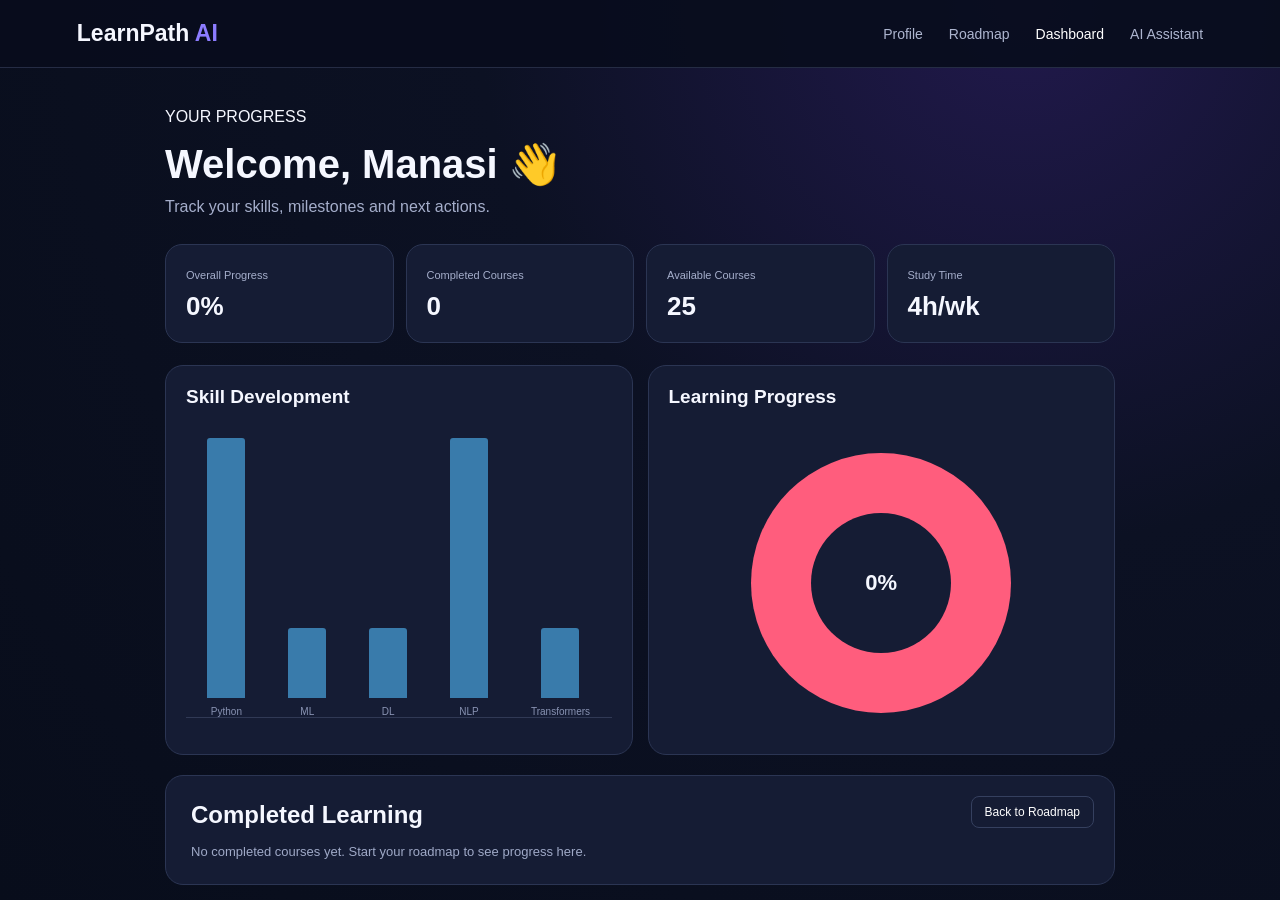
==== Frontend/pages/dashboard.html @ b1d117d7 "Added initial project files including frontend and dashboard" ====
<!DOCTYPE html>
<html lang="en">

<head>

    <meta charset="UTF-8">

    <meta
        name="viewport"
        content="width=device-width, initial-scale=1.0"
    >

    <title>
        LearnPath AI - Dashboard
    </title>

    <link
        rel="stylesheet"
        href="../css/style.css"
    >

    <link
        rel="stylesheet"
        href="../css/dashboard.css"
    >

</head>


<body>


<header class="navbar">

    <div class="logo">
        LearnPath <span>AI</span>
    </div>

    <nav>

        <a href="profile.html">
            Profile
        </a>

        <a href="roadmap.html">
            Roadmap
        </a>

        <a
            href="dashboard.html"
            class="active"
        >
            Dashboard
        </a>

        <a href="assistant.html">
            AI Assistant
        </a>

    </nav>

</header>


<main class="dashboard">

    <div class="step-badge">
        YOUR PROGRESS
    </div>


    <h1>
        Welcome, Manasi 👋
    </h1>


    <p class="dashboard-subtitle">
        Track your skills, milestones and next actions.
    </p>


    <!-- STATISTICS -->

    <section class="stats-grid">

        <div class="stat-card">

            <span>
                Overall Progress
            </span>

            <strong id="progress">
                0%
            </strong>

        </div>


        <div class="stat-card">

            <span>
                Completed Courses
            </span>

            <strong id="completed">
                0
            </strong>

        </div>


        <div class="stat-card">

            <span>
                Available Courses
            </span>

            <strong>
                25
            </strong>

        </div>


        <div class="stat-card">

            <span>
                Study Time
            </span>

            <strong>
                4h/wk
            </strong>

        </div>

    </section>


    <!-- CHARTS -->

    <section class="charts">

        <div class="chart-card">

            <h2>
                Skill Development
            </h2>

            <div class="bar-chart">

                <div>
                    <span style="height: 95%"></span>
                    <label>Python</label>
                </div>

                <div>
                    <span style="height: 25%"></span>
                    <label>ML</label>
                </div>

                <div>
                    <span style="height: 25%"></span>
                    <label>DL</label>
                </div>

                <div>
                    <span style="height: 95%"></span>
                    <label>NLP</label>
                </div>

                <div>
                    <span style="height: 25%"></span>
                    <label>Transformers</label>
                </div>

            </div>

        </div>


        <div class="chart-card">

            <h2>
                Learning Progress
            </h2>

            <div class="donut">

                <div class="donut-center">
                    0%
                </div>

            </div>

        </div>

    </section>


    <!-- COMPLETED -->

    <section class="completed-section">

        <h2>
            Completed Learning
        </h2>

        <p id="completedMessage">
            No completed courses yet.
            Start your roadmap to see progress here.
        </p>


        <a
            href="roadmap.html"
            class="back-btn"
        >
            Back to Roadmap
        </a>

    </section>

</main>


<script src="../js/dashboard.js"></script>

</body>

</html>
---- Frontend/css/style.css ----
* {
    margin: 0;
    padding: 0;
    box-sizing: border-box;
}


body {

    font-family:
        Arial,
        Helvetica,
        sans-serif;

    background:
        radial-gradient(
            circle at 80% 0%,
            #21194c 0%,
            #0c1123 40%,
            #080d1b 100%
        );

    color: #f5f7ff;

    min-height: 100vh;

}


/* ================= NAVBAR ================= */

.navbar {

    height: 68px;

    display: flex;

    align-items: center;

    justify-content: space-between;

    padding: 0 6%;

    border-bottom:
        1px solid #252c44;

    background:
        rgba(8, 13, 29, 0.92);

}


.logo {

    font-size: 23px;

    font-weight: 700;

}


.logo span {

    color: #8c7cff;

}


.navbar nav {

    display: flex;

    gap: 26px;

}


.navbar nav a {

    color: #aeb6d0;

    text-decoration: none;

    font-size: 14px;

    transition: 0.25s;

}


.navbar nav a:hover,
.navbar nav a.active {

    color: white;

}


/* ================= COMMON ================= */

button {

    font-family: inherit;

}


input,
select,
button {

    font-family: inherit;

}


a {

    transition: 0.2s;

}


::-webkit-scrollbar {

    width: 8px;

}


::-webkit-scrollbar-track {

    background: #080d1b;

}


::-webkit-scrollbar-thumb {

    background: #343b62;

    border-radius: 10px;

}


/* ================= RESPONSIVE ================= */

@media(max-width: 750px) {

    .navbar {

        padding: 0 20px;

    }

    .navbar nav {

        gap: 10px;

    }

    .navbar nav a {

        font-size: 11px;

    }

}
---- Frontend/css/dashboard.css ----
.dashboard {

    width: min(950px, 90%);

    margin: 40px auto 80px;

}


.dashboard h1 {

    font-size: 40px;

    margin-top: 15px;

}


.dashboard-subtitle {

    color: #a5aecb;

    margin-top: 10px;

}


/* STATS */

.stats-grid {

    display: grid;

    grid-template-columns:
        repeat(4, 1fr);

    gap: 12px;

    margin-top: 28px;

}


.stat-card {

    padding: 20px;

    background: #151c34;

    border:
        1px solid #2b3553;

    border-radius: 17px;

}


.stat-card span {

    color: #a5aecb;

    font-size: 11px;

}


.stat-card strong {

    display: block;

    font-size: 26px;

    margin-top: 8px;

}


/* CHARTS */

.charts {

    display: grid;

    grid-template-columns:
        1fr 1fr;

    gap: 15px;

    margin-top: 22px;

}


.chart-card {

    height: 390px;

    padding: 20px;

    background: #151c34;

    border:
        1px solid #2b3553;

    border-radius: 18px;

}


.chart-card h2 {

    font-size: 19px;

}


/* BAR CHART */

.bar-chart {

    height: 280px;

    margin-top: 30px;

    display: flex;

    justify-content: space-around;

    align-items: end;

    border-bottom:
        1px solid #303955;

}


.bar-chart div {

    height: 100%;

    display: flex;

    flex-direction: column;

    justify-content: end;

    align-items: center;

}


.bar-chart span {

    width: 38px;

    background: #397bab;

    display: block;

    border-radius:
        3px 3px 0 0;

}


.bar-chart label {

    color: #8993b3;

    font-size: 10px;

    margin-top: 8px;

}


/* DONUT */

.donut {

    width: 260px;

    height: 260px;

    border-radius: 50%;

    margin: 45px auto;

    background:
        conic-gradient(
            #ff5d7d 0% 100%
        );

    display: flex;

    align-items: center;

    justify-content: center;

}


.donut::before {

    content: "";

    position: absolute;

}


.donut-center {

    width: 140px;

    height: 140px;

    border-radius: 50%;

    background: #151c34;

    display: flex;

    align-items: center;

    justify-content: center;

    font-size: 22px;

    font-weight: bold;

}


/* COMPLETED */

.completed-section {

    position: relative;

    margin-top: 20px;

    padding: 25px;

    min-height: 110px;

    background: #151c34;

    border:
        1px solid #2b3553;

    border-radius: 18px;

}


.completed-section p {

    margin-top: 15px;

    color: #9fa9c7;

    font-size: 13px;

}


.back-btn {

    position: absolute;

    right: 20px;

    top: 20px;

    padding: 8px 13px;

    border-radius: 8px;

    border: 1px solid #35405f;

    color: white;

    text-decoration: none;

    font-size: 12px;

}


@media(max-width: 800px) {

    .stats-grid {

        grid-template-columns: 1fr 1fr;

    }

    .charts {

        grid-template-columns: 1fr;

    }

}


@media(max-width: 500px) {

    .stats-grid {

        grid-template-columns: 1fr;

    }

}
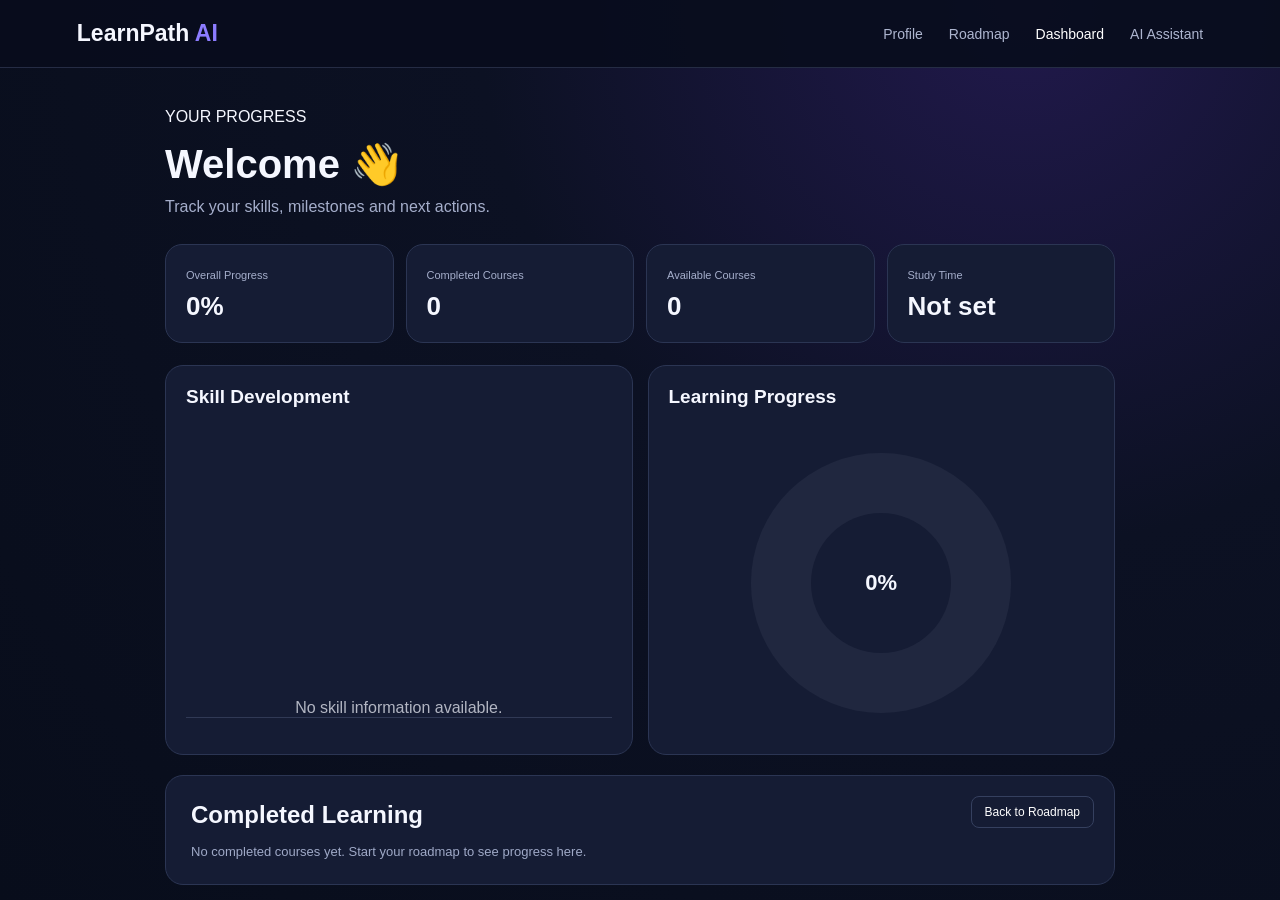
==== commit e74523b7: "Update FastAPI recommendation and dashboard data" ====
--- a/Frontend/pages/dashboard.html
+++ b/Frontend/pages/dashboard.html
@@ -2,7 +2,6 @@
 <html lang="en">
 
 <head>
-
     <meta charset="UTF-8">
 
     <meta
@@ -10,9 +9,7 @@
         content="width=device-width, initial-scale=1.0"
     >
 
-    <title>
-        LearnPath AI - Dashboard
-    </title>
+    <title>LearnPath AI - Dashboard</title>
 
     <link
         rel="stylesheet"
@@ -23,12 +20,10 @@
         rel="stylesheet"
         href="../css/dashboard.css"
     >
-
 </head>
 
 
 <body>
-
 
 <header class="navbar">
 
@@ -69,19 +64,25 @@
     </div>
 
 
-    <h1>
-        Welcome, Manasi 👋
+    <!-- USER NAME -->
+
+    <h1 id="welcomeUser">
+        Welcome 👋
     </h1>
-
 
     <p class="dashboard-subtitle">
         Track your skills, milestones and next actions.
     </p>
 
 
+    <!-- ========================= -->
     <!-- STATISTICS -->
+    <!-- ========================= -->
 
     <section class="stats-grid">
+
+
+        <!-- OVERALL PROGRESS -->
 
         <div class="stat-card">
 
@@ -96,6 +97,8 @@
         </div>
 
 
+        <!-- COMPLETED COURSES -->
+
         <div class="stat-card">
 
             <span>
@@ -109,18 +112,22 @@
         </div>
 
 
+        <!-- AVAILABLE COURSES -->
+
         <div class="stat-card">
 
             <span>
                 Available Courses
             </span>
 
-            <strong>
-                25
-            </strong>
-
-        </div>
-
+            <strong id="availableCourses">
+                0
+            </strong>
+
+        </div>
+
+
+        <!-- STUDY TIME -->
 
         <div class="stat-card">
 
@@ -128,8 +135,8 @@
                 Study Time
             </span>
 
-            <strong>
-                4h/wk
+            <strong id="studyTime">
+                Not set
             </strong>
 
         </div>
@@ -137,9 +144,14 @@
     </section>
 
 
+    <!-- ========================= -->
     <!-- CHARTS -->
+    <!-- ========================= -->
 
     <section class="charts">
+
+
+        <!-- SKILL DEVELOPMENT -->
 
         <div class="chart-card">
 
@@ -147,37 +159,19 @@
                 Skill Development
             </h2>
 
-            <div class="bar-chart">
-
-                <div>
-                    <span style="height: 95%"></span>
-                    <label>Python</label>
-                </div>
-
-                <div>
-                    <span style="height: 25%"></span>
-                    <label>ML</label>
-                </div>
-
-                <div>
-                    <span style="height: 25%"></span>
-                    <label>DL</label>
-                </div>
-
-                <div>
-                    <span style="height: 95%"></span>
-                    <label>NLP</label>
-                </div>
-
-                <div>
-                    <span style="height: 25%"></span>
-                    <label>Transformers</label>
-                </div>
+            <div
+                class="bar-chart"
+                id="skillChart"
+            >
+
+                <!-- JavaScript will create bars here -->
 
             </div>
 
         </div>
 
+
+        <!-- LEARNING PROGRESS -->
 
         <div class="chart-card">
 
@@ -185,9 +179,15 @@
                 Learning Progress
             </h2>
 
-            <div class="donut">
-
-                <div class="donut-center">
+            <div
+                class="donut"
+                id="progressDonut"
+            >
+
+                <div
+                    class="donut-center"
+                    id="donutPercentage"
+                >
                     0%
                 </div>
 
@@ -198,7 +198,9 @@
     </section>
 
 
-    <!-- COMPLETED -->
+    <!-- ========================= -->
+    <!-- COMPLETED LEARNING -->
+    <!-- ========================= -->
 
     <section class="completed-section">
 
@@ -210,6 +212,13 @@
             No completed courses yet.
             Start your roadmap to see progress here.
         </p>
+
+
+        <div
+            id="completedList"
+            class="completed-list"
+        >
+        </div>
 
 
         <a
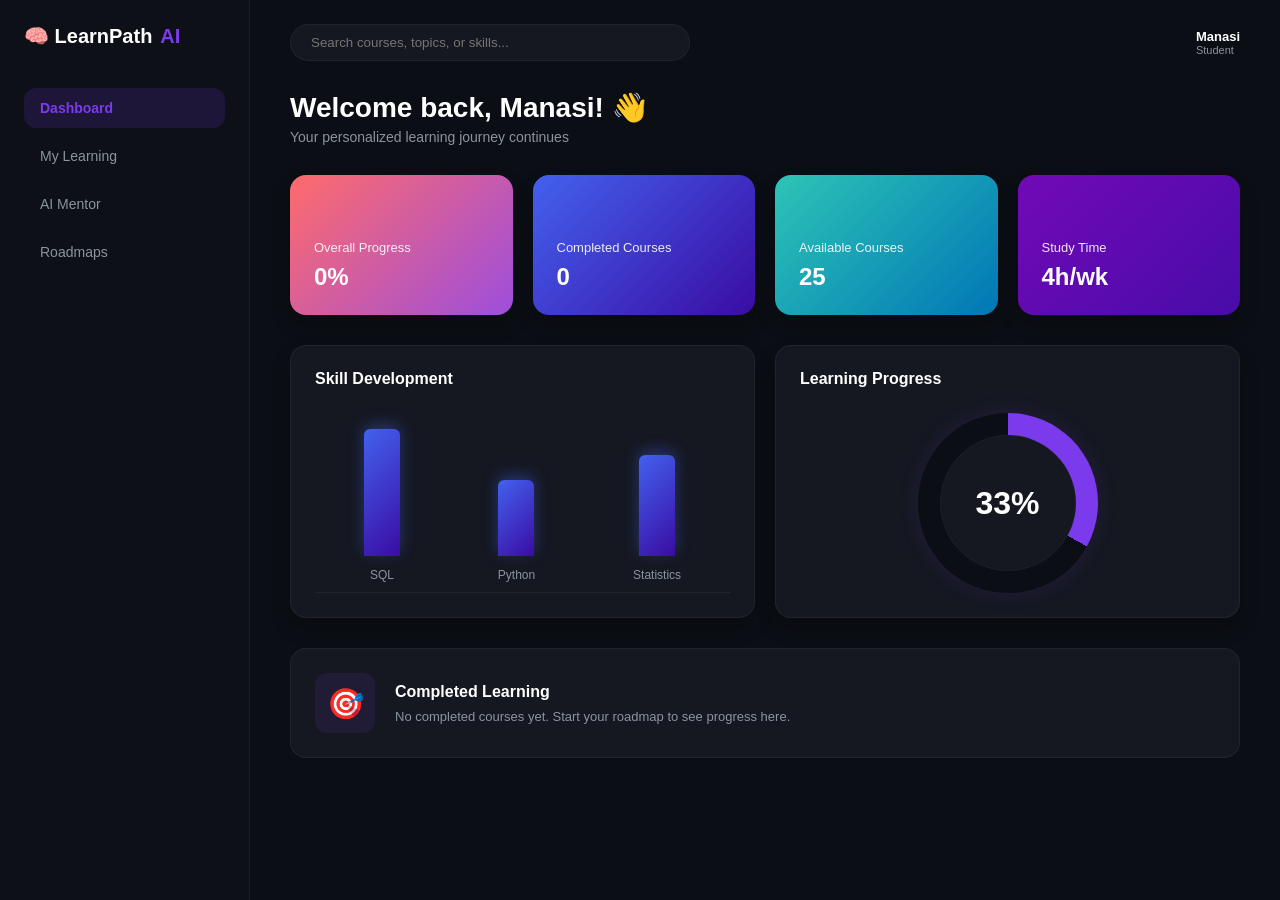
==== commit 6e23d21e: "Update frontend to dark neon sidebar theme with charts" ====
--- a/Frontend/pages/dashboard.html
+++ b/Frontend/pages/dashboard.html
@@ -1,240 +1,108 @@
 <!DOCTYPE html>
 <html lang="en">
-
 <head>
     <meta charset="UTF-8">
-
-    <meta
-        name="viewport"
-        content="width=device-width, initial-scale=1.0"
-    >
-
+    <meta name="viewport" content="width=device-width, initial-scale=1.0">
     <title>LearnPath AI - Dashboard</title>
-
-    <link
-        rel="stylesheet"
-        href="../css/style.css"
-    >
-
-    <link
-        rel="stylesheet"
-        href="../css/dashboard.css"
-    >
+    <link rel="stylesheet" href="../css/style.css">
+    <link rel="stylesheet" href="../css/dashboard.css">
 </head>
-
-
 <body>
 
-<header class="navbar">
+<div class="app-container">
+    <!-- SIDEBAR -->
+    <aside class="sidebar">
+        <div class="logo">🧠 LearnPath <span>AI</span></div>
+        <nav class="side-nav">
+            <a href="dashboard.html" class="active">Dashboard</a>
+            <a href="profile.html">My Learning</a>
+            <a href="assistant.html">AI Mentor</a>
+            <a href="roadmap.html">Roadmaps</a>
+        </nav>
+    </aside>
 
-    <div class="logo">
-        LearnPath <span>AI</span>
-    </div>
+    <!-- MAIN CONTENT -->
+    <main class="main-content">
+        <header class="top-bar">
+            <input type="text" class="search-bar" placeholder="Search courses, topics, or skills...">
+            <div class="user-profile">
+                <div class="user-info">
+                    <strong>Manasi</strong>
+                    <span>Student</span>
+                </div>
+            </div>
+        </header>
 
-    <nav>
-
-        <a href="profile.html">
-            Profile
-        </a>
-
-        <a href="roadmap.html">
-            Roadmap
-        </a>
-
-        <a
-            href="dashboard.html"
-            class="active"
-        >
-            Dashboard
-        </a>
-
-        <a href="assistant.html">
-            AI Assistant
-        </a>
-
-    </nav>
-
-</header>
-
-
-<main class="dashboard">
-
-    <div class="step-badge">
-        YOUR PROGRESS
-    </div>
-
-
-    <!-- USER NAME -->
-
-    <h1 id="welcomeUser">
-        Welcome 👋
-    </h1>
-
-    <p class="dashboard-subtitle">
-        Track your skills, milestones and next actions.
-    </p>
-
-
-    <!-- ========================= -->
-    <!-- STATISTICS -->
-    <!-- ========================= -->
-
-    <section class="stats-grid">
-
-
-        <!-- OVERALL PROGRESS -->
-
-        <div class="stat-card">
-
-            <span>
-                Overall Progress
-            </span>
-
-            <strong id="progress">
-                0%
-            </strong>
-
+        <div class="dashboard-header">
+            <h1>Welcome back, Manasi! 👋</h1>
+            <p>Your personalized learning journey continues</p>
         </div>
 
+        <!-- GRADIENT CARDS -->
+        <section class="gradient-cards">
+            <!-- Bound to JS IDs -->
+            <div class="g-card red">
+                <h3>Overall Progress</h3>
+                <strong id="progress">0%</strong>
+            </div>
+            <div class="g-card blue">
+                <h3>Completed Courses</h3>
+                <strong id="completed">0</strong>
+            </div>
+            <div class="g-card teal">
+                <h3>Available Courses</h3>
+                <strong>25</strong>
+            </div>
+            <div class="g-card purple">
+                <h3>Study Time</h3>
+                <strong>4h/wk</strong>
+            </div>
+        </section>
 
-        <!-- COMPLETED COURSES -->
-
-        <div class="stat-card">
-
-            <span>
-                Completed Courses
-            </span>
-
-            <strong id="completed">
-                0
-            </strong>
-
-        </div>
-
-
-        <!-- AVAILABLE COURSES -->
-
-        <div class="stat-card">
-
-            <span>
-                Available Courses
-            </span>
-
-            <strong id="availableCourses">
-                0
-            </strong>
-
-        </div>
-
-
-        <!-- STUDY TIME -->
-
-        <div class="stat-card">
-
-            <span>
-                Study Time
-            </span>
-
-            <strong id="studyTime">
-                Not set
-            </strong>
-
-        </div>
-
-    </section>
-
-
-    <!-- ========================= -->
-    <!-- CHARTS -->
-    <!-- ========================= -->
-
-    <section class="charts">
-
-
-        <!-- SKILL DEVELOPMENT -->
-
-        <div class="chart-card">
-
-            <h2>
-                Skill Development
-            </h2>
-
-            <div
-                class="bar-chart"
-                id="skillChart"
-            >
-
-                <!-- JavaScript will create bars here -->
-
+        <!-- CHARTS SECTION -->
+        <section class="charts-section">
+            
+            <div class="chart-card">
+                <h2>Skill Development</h2>
+                <div class="bar-chart">
+                    <div>
+                        <span style="height: 75%"></span>
+                        <label>SQL</label>
+                    </div>
+                    <div>
+                        <span style="height: 45%"></span>
+                        <label>Python</label>
+                    </div>
+                    <div>
+                        <span style="height: 60%"></span>
+                        <label>Statistics</label>
+                    </div>
+                </div>
             </div>
 
-        </div>
-
-
-        <!-- LEARNING PROGRESS -->
-
-        <div class="chart-card">
-
-            <h2>
-                Learning Progress
-            </h2>
-
-            <div
-                class="donut"
-                id="progressDonut"
-            >
-
-                <div
-                    class="donut-center"
-                    id="donutPercentage"
-                >
-                    0%
+            <div class="chart-card">
+                <h2>Learning Progress</h2>
+                <div class="donut">
+                    <div class="donut-center">
+                        33%
+                    </div>
                 </div>
-
             </div>
 
-        </div>
+        </section>
 
-    </section>
+        <!-- COMPLETED LEARNING (Bound to JS) -->
+        <section class="ai-recommendation">
+            <div class="icon">🎯</div>
+            <div class="info">
+                <h3>Completed Learning</h3>
+                <p id="completedMessage">No completed courses yet. Start your roadmap to see progress here.</p>
+            </div>
+        </section>
 
-
-    <!-- ========================= -->
-    <!-- COMPLETED LEARNING -->
-    <!-- ========================= -->
-
-    <section class="completed-section">
-
-        <h2>
-            Completed Learning
-        </h2>
-
-        <p id="completedMessage">
-            No completed courses yet.
-            Start your roadmap to see progress here.
-        </p>
-
-
-        <div
-            id="completedList"
-            class="completed-list"
-        >
-        </div>
-
-
-        <a
-            href="roadmap.html"
-            class="back-btn"
-        >
-            Back to Roadmap
-        </a>
-
-    </section>
-
-</main>
-
+    </main>
+</div>
 
 <script src="../js/dashboard.js"></script>
-
 </body>
-
 </html>
--- a/Frontend/css/style.css
+++ b/Frontend/css/style.css
@@ -1,169 +1,121 @@
-* {
-    margin: 0;
-    padding: 0;
-    box-sizing: border-box;
+:root {
+    --bg-main: #0B0E14;
+    --bg-card: #151821;
+    --bg-sidebar: #0D1017;
+    --text-primary: #FFFFFF;
+    --text-secondary: #8B949E;
+    --accent-purple: #7C3AED;
+    --accent-blue: #3B82F6;
+    --border-color: rgba(255, 255, 255, 0.05);
+    
+    /* Gradient Cards */
+    --grad-red: linear-gradient(135deg, #FF6B6B, #9D4EDD);
+    --grad-blue: linear-gradient(135deg, #4361EE, #3A0CA3);
+    --grad-teal: linear-gradient(135deg, #2EC4B6, #0077B6);
+    --grad-purple: linear-gradient(135deg, #7209B7, #480CA8);
 }
 
+* { margin: 0; padding: 0; box-sizing: border-box; }
 
 body {
-
-    font-family:
-        Arial,
-        Helvetica,
-        sans-serif;
-
-    background:
-        radial-gradient(
-            circle at 80% 0%,
-            #21194c 0%,
-            #0c1123 40%,
-            #080d1b 100%
-        );
-
-    color: #f5f7ff;
-
+    font-family: -apple-system, BlinkMacSystemFont, "Segoe UI", Roboto, sans-serif;
+    background: var(--bg-main);
+    color: var(--text-primary);
     min-height: 100vh;
-
+    overflow: hidden;
 }
 
-
-/* ================= NAVBAR ================= */
-
-.navbar {
-
-    height: 68px;
-
+/* ================= APP LAYOUT ================= */
+.app-container {
     display: flex;
-
-    align-items: center;
-
-    justify-content: space-between;
-
-    padding: 0 6%;
-
-    border-bottom:
-        1px solid #252c44;
-
-    background:
-        rgba(8, 13, 29, 0.92);
-
+    height: 100vh;
 }
 
+/* ================= SIDEBAR ================= */
+.sidebar {
+    width: 250px;
+    background: var(--bg-sidebar);
+    border-right: 1px solid var(--border-color);
+    padding: 24px;
+    display: flex;
+    flex-direction: column;
+}
 
 .logo {
-
-    font-size: 23px;
-
+    font-size: 20px;
     font-weight: 700;
-
+    margin-bottom: 40px;
+    display: flex;
+    align-items: center;
+    gap: 8px;
 }
 
+.logo span { color: var(--accent-purple); }
 
-.logo span {
-
-    color: #8c7cff;
-
+.side-nav {
+    display: flex;
+    flex-direction: column;
+    gap: 8px;
+    flex: 1;
 }
 
-
-.navbar nav {
-
+.side-nav a {
+    color: var(--text-secondary);
+    text-decoration: none;
+    font-size: 14px;
+    padding: 12px 16px;
+    border-radius: 12px;
+    transition: 0.2s;
     display: flex;
-
-    gap: 26px;
-
+    align-items: center;
+    gap: 12px;
 }
 
-
-.navbar nav a {
-
-    color: #aeb6d0;
-
-    text-decoration: none;
-
-    font-size: 14px;
-
-    transition: 0.25s;
-
+.side-nav a:hover {
+    background: rgba(255, 255, 255, 0.03);
+    color: var(--text-primary);
 }
 
-
-.navbar nav a:hover,
-.navbar nav a.active {
-
-    color: white;
-
+.side-nav a.active {
+    background: rgba(124, 58, 237, 0.15);
+    color: var(--accent-purple);
+    font-weight: 600;
 }
 
-
-/* ================= COMMON ================= */
-
-button {
-
-    font-family: inherit;
-
+/* ================= MAIN CONTENT & TOPBAR ================= */
+.main-content {
+    flex: 1;
+    overflow-y: auto;
+    padding: 24px 40px;
 }
 
-
-input,
-select,
-button {
-
-    font-family: inherit;
-
+.top-bar {
+    display: flex;
+    justify-content: space-between;
+    align-items: center;
+    margin-bottom: 30px;
 }
 
-
-a {
-
-    transition: 0.2s;
-
+.search-bar {
+    background: var(--bg-card);
+    border: 1px solid var(--border-color);
+    padding: 10px 20px;
+    border-radius: 20px;
+    width: 400px;
+    color: white;
+    outline: none;
 }
 
-
-::-webkit-scrollbar {
-
-    width: 8px;
-
+.user-profile {
+    display: flex;
+    align-items: center;
+    gap: 12px;
 }
 
-
-::-webkit-scrollbar-track {
-
-    background: #080d1b;
-
+.user-info {
+    display: flex;
+    flex-direction: column;
 }
 
-
-::-webkit-scrollbar-thumb {
-
-    background: #343b62;
-
-    border-radius: 10px;
-
-}
-
-
-/* ================= RESPONSIVE ================= */
-
-@media(max-width: 750px) {
-
-    .navbar {
-
-        padding: 0 20px;
-
-    }
-
-    .navbar nav {
-
-        gap: 10px;
-
-    }
-
-    .navbar nav a {
-
-        font-size: 11px;
-
-    }
-
-}+.user-info strong { font-size: 13px; }
+.user-info span { font-size: 11px; color: var(--text-secondary); }
--- a/Frontend/css/dashboard.css
+++ b/Frontend/css/dashboard.css
@@ -1,316 +1,247 @@
-.dashboard {
-
-    width: min(950px, 90%);
-
-    margin: 40px auto 80px;
-
-}
-
-
-.dashboard h1 {
-
-    font-size: 40px;
-
-    margin-top: 15px;
-
-}
-
-
-.dashboard-subtitle {
-
-    color: #a5aecb;
-
-    margin-top: 10px;
-
-}
-
-
-/* STATS */
-
-.stats-grid {
-
+.dashboard-header {
+    margin-bottom: 30px;
+}
+
+.dashboard-header h1 {
+    font-size: 28px;
+    font-weight: 700;
+    margin-bottom: 5px;
+}
+
+.dashboard-header p {
+    color: var(--text-secondary);
+    font-size: 14px;
+}
+
+/* ================= GRADIENT CARDS ================= */
+.gradient-cards {
     display: grid;
-
-    grid-template-columns:
-        repeat(4, 1fr);
-
-    gap: 12px;
-
-    margin-top: 28px;
-
-}
-
-
-.stat-card {
-
-    padding: 20px;
-
-    background: #151c34;
-
-    border:
-        1px solid #2b3553;
-
-    border-radius: 17px;
-
-}
-
-
-.stat-card span {
-
-    color: #a5aecb;
-
-    font-size: 11px;
-
-}
-
-
-.stat-card strong {
-
-    display: block;
-
-    font-size: 26px;
-
-    margin-top: 8px;
-
-}
-
-
-/* CHARTS */
-
-.charts {
-
+    grid-template-columns: repeat(4, 1fr);
+    gap: 20px;
+    margin-bottom: 30px;
+}
+
+.g-card {
+    padding: 24px;
+    border-radius: 16px;
+    display: flex;
+    flex-direction: column;
+    justify-content: flex-end;
+    min-height: 140px;
+    box-shadow: 0 10px 20px rgba(0,0,0,0.2);
+}
+
+.g-card h3 {
+    font-size: 13px;
+    font-weight: 500;
+    margin-bottom: 8px;
+    opacity: 0.9;
+}
+
+.g-card strong {
+    font-size: 24px;
+    font-weight: 700;
+}
+
+.g-card.red { background: var(--grad-red); }
+.g-card.blue { background: var(--grad-blue); }
+.g-card.teal { background: var(--grad-teal); }
+.g-card.purple { background: var(--grad-purple); }
+
+
+/* ================= CHARTS SECTION ================= */
+.charts-section {
     display: grid;
-
-    grid-template-columns:
-        1fr 1fr;
-
-    gap: 15px;
-
-    margin-top: 22px;
-
-}
-
+    grid-template-columns: 1fr 1fr;
+    gap: 20px;
+    margin-bottom: 30px;
+}
 
 .chart-card {
-
-    height: 390px;
-
-    padding: 20px;
-
-    background: #151c34;
-
-    border:
-        1px solid #2b3553;
-
-    border-radius: 18px;
-
-}
-
+    background: var(--bg-card);
+    border: 1px solid var(--border-color);
+    border-radius: 16px;
+    padding: 24px;
+    box-shadow: 0 10px 20px rgba(0, 0, 0, 0.2);
+}
 
 .chart-card h2 {
-
-    font-size: 19px;
-
-}
-
+    font-size: 16px;
+    font-weight: 600;
+    margin-bottom: 25px;
+    color: var(--text-primary);
+}
 
 /* BAR CHART */
-
 .bar-chart {
-
-    height: 280px;
-
-    margin-top: 30px;
-
-    display: flex;
-
+    height: 180px;
+    display: flex;
     justify-content: space-around;
-
-    align-items: end;
-
-    border-bottom:
-        1px solid #303955;
-
-}
-
+    align-items: flex-end;
+    border-bottom: 1px solid var(--border-color);
+    padding-bottom: 10px;
+}
 
 .bar-chart div {
-
+    display: flex;
+    flex-direction: column;
+    align-items: center;
+    justify-content: flex-end;
     height: 100%;
-
-    display: flex;
-
+}
+
+.bar-chart span {
+    width: 36px;
+    background: var(--grad-blue);
+    border-radius: 6px 6px 0 0;
+    box-shadow: 0 -4px 15px rgba(67, 97, 238, 0.4); /* Neon blue glow */
+    transition: height 0.5s ease;
+}
+
+.bar-chart label {
+    color: var(--text-secondary);
+    font-size: 12px;
+    margin-top: 12px;
+}
+
+/* DONUT CHART */
+.donut {
+    width: 180px;
+    height: 180px;
+    border-radius: 50%;
+    margin: 0 auto;
+    /* Uses accent purple for the progress, dark background for the rest */
+    background: conic-gradient(var(--accent-purple) 0% 33%, var(--bg-main) 33% 100%);
+    display: flex;
+    align-items: center;
+    justify-content: center;
+    box-shadow: 0 0 20px rgba(124, 58, 237, 0.15); /* Soft purple glow */
+}
+
+.donut::before {
+    content: "";
+    position: absolute;
+}
+
+.donut-center {
+    width: 136px;
+    height: 136px;
+    border-radius: 50%;
+    background: var(--bg-card);
+    display: flex;
+    align-items: center;
+    justify-content: center;
+    font-size: 32px;
+    font-weight: 700;
+    color: var(--text-primary);
+    border: 1px solid rgba(255, 255, 255, 0.03);
+}
+
+
+/* ================= AI REC BOX / COMPLETED SECTION ================= */
+.ai-recommendation {
+    background: var(--bg-card);
+    border: 1px solid var(--border-color);
+    border-radius: 16px;
+    padding: 24px;
+    display: flex;
+    align-items: center;
+    gap: 20px;
+}
+
+.ai-recommendation .icon {
+    width: 60px;
+    height: 60px;
+    background: rgba(124, 58, 237, 0.1);
+    color: var(--accent-purple);
+    border-radius: 12px;
+    display: flex;
+    align-items: center;
+    justify-content: center;
+    font-size: 30px;
+}
+
+.ai-recommendation h3 {
+    font-size: 16px;
+    margin-bottom: 8px;
+}
+
+.ai-recommendation p {
+    font-size: 13px;
+    color: var(--text-secondary);
+}
+
+/* RESPONSIVE */
+@media(max-width: 800px) {
+    .gradient-cards, .charts-section {
+        grid-template-columns: 1fr 1fr;
+    }
+}
+
+@media(max-width: 500px) {
+    .gradient-cards, .charts-section {
+        grid-template-columns: 1fr;
+    }
+}
+
+.bar-chart div {
+    display: flex;
     flex-direction: column;
-
-    justify-content: end;
-
-    align-items: center;
-
-}
-
+    align-items: center;
+    justify-content: flex-end;
+    height: 100%;
+}
 
 .bar-chart span {
-
-    width: 38px;
-
-    background: #397bab;
-
-    display: block;
-
-    border-radius:
-        3px 3px 0 0;
-
-}
-
+    width: 36px;
+    background: var(--grad-blue);
+    border-radius: 6px 6px 0 0;
+    box-shadow: 0 -4px 15px rgba(67, 97, 238, 0.4); /* Neon blue glow */
+    transition: height 0.5s ease;
+}
 
 .bar-chart label {
-
-    color: #8993b3;
-
-    font-size: 10px;
-
-    margin-top: 8px;
-
-}
-
-
-/* DONUT */
-
+    color: var(--text-secondary);
+    font-size: 12px;
+    margin-top: 12px;
+}
+
+/* DONUT CHART */
 .donut {
-
-    width: 260px;
-
-    height: 260px;
-
-    border-radius: 50%;
-
-    margin: 45px auto;
-
-    background:
-        conic-gradient(
-            #ff5d7d 0% 100%
-        );
-
-    display: flex;
-
-    align-items: center;
-
-    justify-content: center;
-
-}
-
+    width: 180px;
+    height: 180px;
+    border-radius: 50%;
+    margin: 0 auto;
+    /* Uses accent purple for the progress, dark background for the rest */
+    background: conic-gradient(var(--accent-purple) 0% 33%, var(--bg-main) 33% 100%);
+    display: flex;
+    align-items: center;
+    justify-content: center;
+    box-shadow: 0 0 20px rgba(124, 58, 237, 0.15); /* Soft purple glow */
+}
 
 .donut::before {
-
     content: "";
-
     position: absolute;
-
-}
-
+}
 
 .donut-center {
-
-    width: 140px;
-
-    height: 140px;
-
-    border-radius: 50%;
-
-    background: #151c34;
-
-    display: flex;
-
-    align-items: center;
-
-    justify-content: center;
-
-    font-size: 22px;
-
-    font-weight: bold;
-
-}
-
-
-/* COMPLETED */
-
-.completed-section {
-
-    position: relative;
-
-    margin-top: 20px;
-
-    padding: 25px;
-
-    min-height: 110px;
-
-    background: #151c34;
-
-    border:
-        1px solid #2b3553;
-
-    border-radius: 18px;
-
-}
-
-
-.completed-section p {
-
-    margin-top: 15px;
-
-    color: #9fa9c7;
-
-    font-size: 13px;
-
-}
-
-
-.back-btn {
-
-    position: absolute;
-
-    right: 20px;
-
-    top: 20px;
-
-    padding: 8px 13px;
-
-    border-radius: 8px;
-
-    border: 1px solid #35405f;
-
-    color: white;
-
-    text-decoration: none;
-
-    font-size: 12px;
-
-}
-
-
+    width: 136px;
+    height: 136px;
+    border-radius: 50%;
+    background: var(--bg-card);
+    display: flex;
+    align-items: center;
+    justify-content: center;
+    font-size: 32px;
+    font-weight: 700;
+    color: var(--text-primary);
+    border: 1px solid rgba(255, 255, 255, 0.03);
+}
+
+/* RESPONSIVE */
 @media(max-width: 800px) {
-
-    .stats-grid {
-
-        grid-template-columns: 1fr 1fr;
-
+    .charts-section {
+        grid-template-columns: 1fr;
     }
-
-    .charts {
-
-        grid-template-columns: 1fr;
-
-    }
-
-}
-
-
-@media(max-width: 500px) {
-
-    .stats-grid {
-
-        grid-template-columns: 1fr;
-
-    }
-
 }
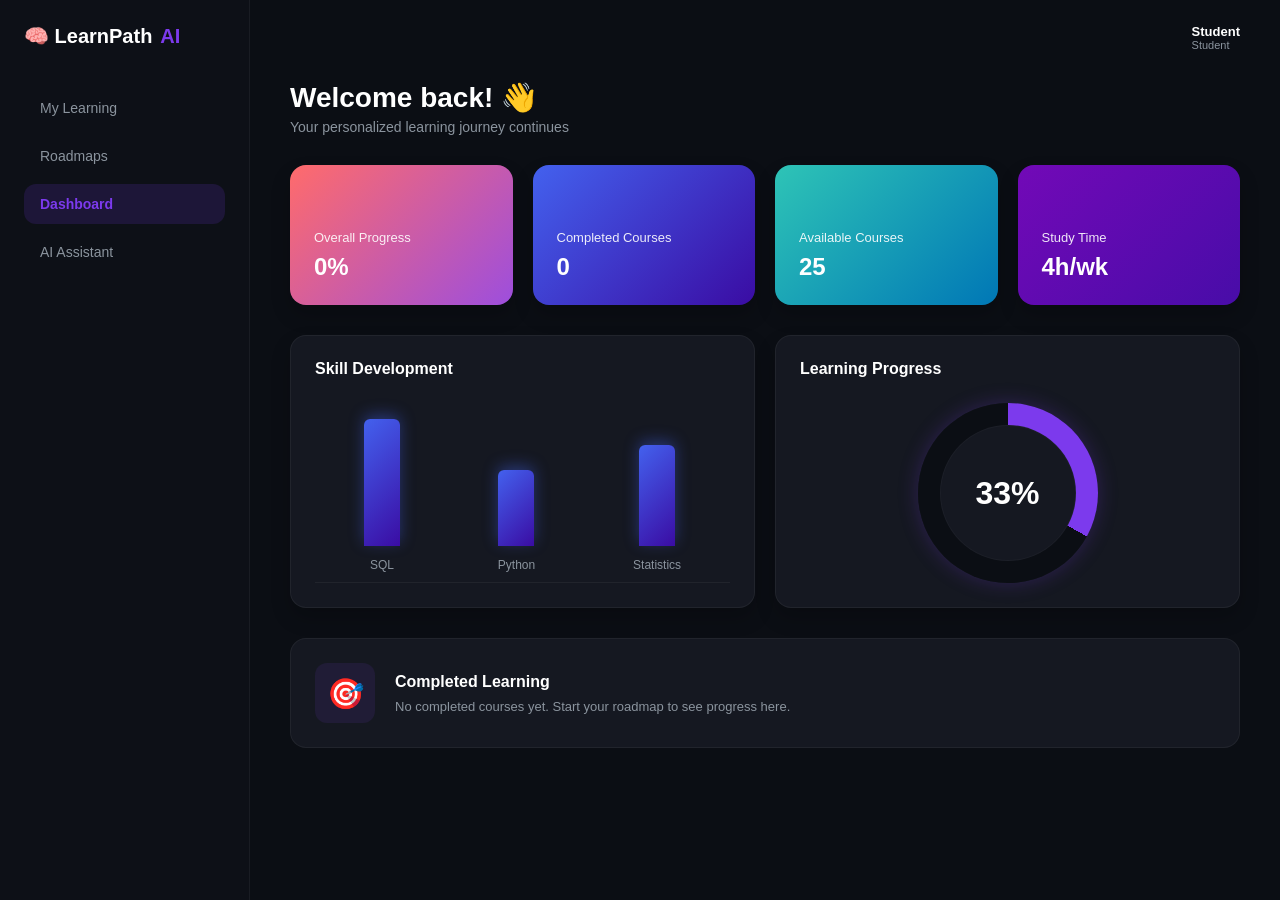
==== commit 088a84c4: "Update LearnPath AI ML backend" ====
--- a/Frontend/pages/dashboard.html
+++ b/Frontend/pages/dashboard.html
@@ -14,33 +14,31 @@
     <aside class="sidebar">
         <div class="logo">🧠 LearnPath <span>AI</span></div>
         <nav class="side-nav">
+            <a href="profile.html">My Learning</a>
+            <a href="roadmap.html">Roadmaps</a>
             <a href="dashboard.html" class="active">Dashboard</a>
-            <a href="profile.html">My Learning</a>
-            <a href="assistant.html">AI Mentor</a>
-            <a href="roadmap.html">Roadmaps</a>
+            <a href="assistant.html">AI Assistant</a>
         </nav>
     </aside>
 
     <!-- MAIN CONTENT -->
     <main class="main-content">
-        <header class="top-bar">
-            <input type="text" class="search-bar" placeholder="Search courses, topics, or skills...">
+        <header class="top-bar" style="justify-content: flex-end;">
             <div class="user-profile">
                 <div class="user-info">
-                    <strong>Manasi</strong>
+                    <strong id="topNavName">Student</strong>
                     <span>Student</span>
                 </div>
             </div>
         </header>
 
         <div class="dashboard-header">
-            <h1>Welcome back, Manasi! 👋</h1>
+            <h1 id="welcomeMessage">Welcome back! 👋</h1>
             <p>Your personalized learning journey continues</p>
         </div>
 
         <!-- GRADIENT CARDS -->
         <section class="gradient-cards">
-            <!-- Bound to JS IDs -->
             <div class="g-card red">
                 <h3>Overall Progress</h3>
                 <strong id="progress">0%</strong>
@@ -61,7 +59,6 @@
 
         <!-- CHARTS SECTION -->
         <section class="charts-section">
-            
             <div class="chart-card">
                 <h2>Skill Development</h2>
                 <div class="bar-chart">
@@ -79,7 +76,6 @@
                     </div>
                 </div>
             </div>
-
             <div class="chart-card">
                 <h2>Learning Progress</h2>
                 <div class="donut">
@@ -88,10 +84,9 @@
                     </div>
                 </div>
             </div>
-
         </section>
 
-        <!-- COMPLETED LEARNING (Bound to JS) -->
+        <!-- COMPLETED LEARNING -->
         <section class="ai-recommendation">
             <div class="icon">🎯</div>
             <div class="info">
@@ -99,10 +94,22 @@
                 <p id="completedMessage">No completed courses yet. Start your roadmap to see progress here.</p>
             </div>
         </section>
-
     </main>
 </div>
 
 <script src="../js/dashboard.js"></script>
+<!-- Session Storage Script -->
+<script>
+    const savedProfile = JSON.parse(sessionStorage.getItem("learnPathProfile"));
+    if (savedProfile && savedProfile.name) {
+        const firstName = savedProfile.name.split(" ")[0];
+        
+        const topName = document.getElementById("topNavName");
+        if (topName) topName.textContent = firstName;
+
+        const welcomeMsg = document.getElementById("welcomeMessage");
+        if (welcomeMsg) welcomeMsg.textContent = `Welcome back, ${firstName}! 👋`;
+    }
+</script>
 </body>
 </html>
--- a/Frontend/css/style.css
+++ b/Frontend/css/style.css
@@ -8,7 +8,7 @@
     --accent-blue: #3B82F6;
     --border-color: rgba(255, 255, 255, 0.05);
     
-    /* Gradient Cards */
+    /* Vibrant Gradient Cards */
     --grad-red: linear-gradient(135deg, #FF6B6B, #9D4EDD);
     --grad-blue: linear-gradient(135deg, #4361EE, #3A0CA3);
     --grad-teal: linear-gradient(135deg, #2EC4B6, #0077B6);
@@ -91,19 +91,9 @@
 
 .top-bar {
     display: flex;
-    justify-content: space-between;
+    justify-content: flex-end;
     align-items: center;
     margin-bottom: 30px;
-}
-
-.search-bar {
-    background: var(--bg-card);
-    border: 1px solid var(--border-color);
-    padding: 10px 20px;
-    border-radius: 20px;
-    width: 400px;
-    color: white;
-    outline: none;
 }
 
 .user-profile {
--- a/Frontend/css/dashboard.css
+++ b/Frontend/css/dashboard.css
@@ -94,7 +94,7 @@
     width: 36px;
     background: var(--grad-blue);
     border-radius: 6px 6px 0 0;
-    box-shadow: 0 -4px 15px rgba(67, 97, 238, 0.4); /* Neon blue glow */
+    box-shadow: 0 -4px 15px rgba(67, 97, 238, 0.4);
     transition: height 0.5s ease;
 }
 
@@ -110,17 +110,12 @@
     height: 180px;
     border-radius: 50%;
     margin: 0 auto;
-    /* Uses accent purple for the progress, dark background for the rest */
     background: conic-gradient(var(--accent-purple) 0% 33%, var(--bg-main) 33% 100%);
     display: flex;
     align-items: center;
     justify-content: center;
-    box-shadow: 0 0 20px rgba(124, 58, 237, 0.15); /* Soft purple glow */
-}
-
-.donut::before {
-    content: "";
-    position: absolute;
+    box-shadow: 0 0 20px rgba(124, 58, 237, 0.25);
+    position: relative;
 }
 
 .donut-center {
@@ -138,7 +133,7 @@
 }
 
 
-/* ================= AI REC BOX / COMPLETED SECTION ================= */
+/* ================= COMPLETED LEARNING SECTION ================= */
 .ai-recommendation {
     background: var(--bg-card);
     border: 1px solid var(--border-color);
@@ -182,66 +177,4 @@
     .gradient-cards, .charts-section {
         grid-template-columns: 1fr;
     }
-}
-
-.bar-chart div {
-    display: flex;
-    flex-direction: column;
-    align-items: center;
-    justify-content: flex-end;
-    height: 100%;
-}
-
-.bar-chart span {
-    width: 36px;
-    background: var(--grad-blue);
-    border-radius: 6px 6px 0 0;
-    box-shadow: 0 -4px 15px rgba(67, 97, 238, 0.4); /* Neon blue glow */
-    transition: height 0.5s ease;
-}
-
-.bar-chart label {
-    color: var(--text-secondary);
-    font-size: 12px;
-    margin-top: 12px;
-}
-
-/* DONUT CHART */
-.donut {
-    width: 180px;
-    height: 180px;
-    border-radius: 50%;
-    margin: 0 auto;
-    /* Uses accent purple for the progress, dark background for the rest */
-    background: conic-gradient(var(--accent-purple) 0% 33%, var(--bg-main) 33% 100%);
-    display: flex;
-    align-items: center;
-    justify-content: center;
-    box-shadow: 0 0 20px rgba(124, 58, 237, 0.15); /* Soft purple glow */
-}
-
-.donut::before {
-    content: "";
-    position: absolute;
-}
-
-.donut-center {
-    width: 136px;
-    height: 136px;
-    border-radius: 50%;
-    background: var(--bg-card);
-    display: flex;
-    align-items: center;
-    justify-content: center;
-    font-size: 32px;
-    font-weight: 700;
-    color: var(--text-primary);
-    border: 1px solid rgba(255, 255, 255, 0.03);
-}
-
-/* RESPONSIVE */
-@media(max-width: 800px) {
-    .charts-section {
-        grid-template-columns: 1fr;
-    }
 }
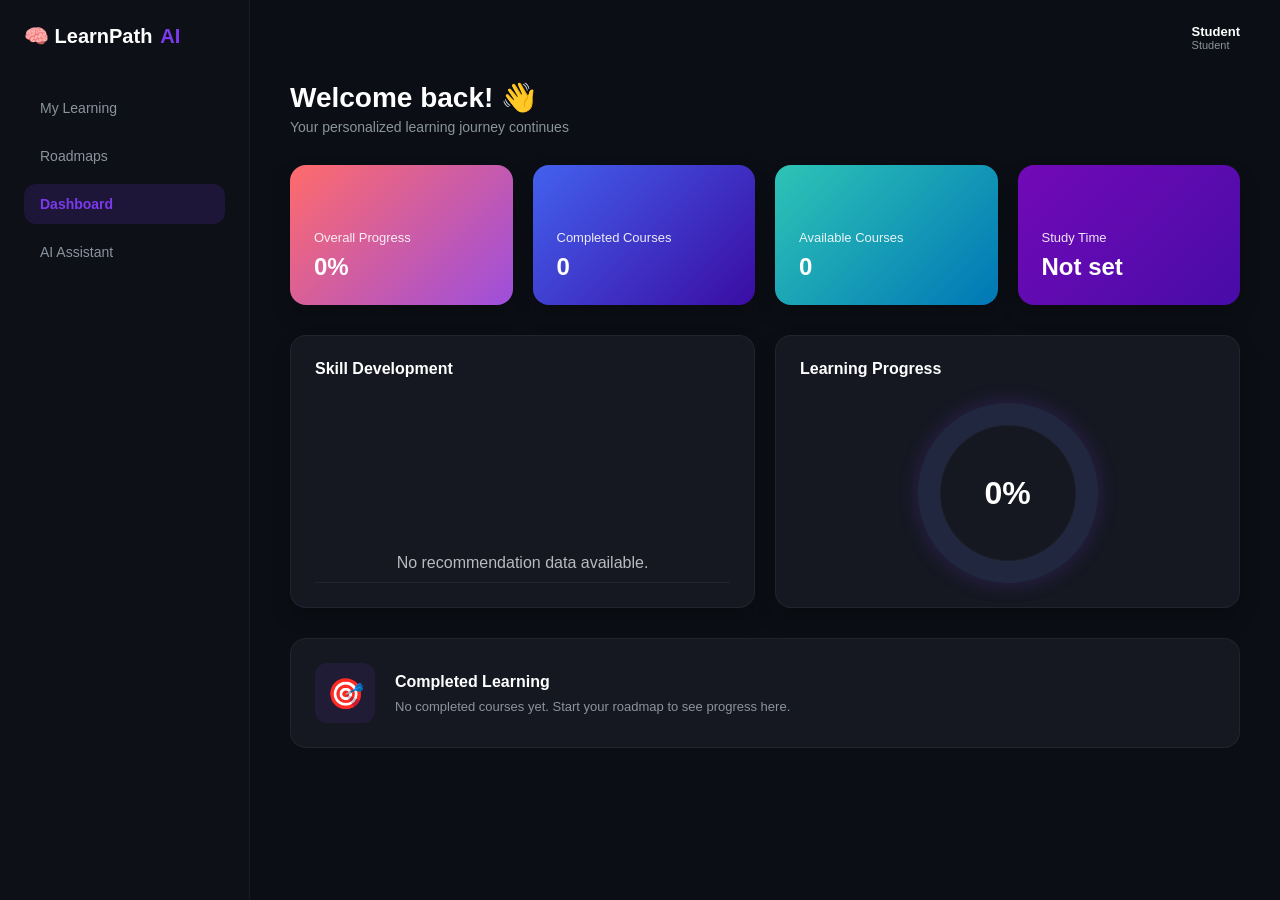
==== commit f99b0c05: "Fix personalized learning profiles and dashboard" ====
--- a/Frontend/pages/dashboard.html
+++ b/Frontend/pages/dashboard.html
@@ -1,115 +1,318 @@
 <!DOCTYPE html>
 <html lang="en">
+
 <head>
     <meta charset="UTF-8">
-    <meta name="viewport" content="width=device-width, initial-scale=1.0">
+
+    <meta
+        name="viewport"
+        content="width=device-width, initial-scale=1.0"
+    >
+
     <title>LearnPath AI - Dashboard</title>
-    <link rel="stylesheet" href="../css/style.css">
-    <link rel="stylesheet" href="../css/dashboard.css">
+
+    <link
+        rel="stylesheet"
+        href="../css/style.css"
+    >
+
+    <link
+        rel="stylesheet"
+        href="../css/dashboard.css"
+    >
 </head>
+
+
 <body>
 
 <div class="app-container">
-    <!-- SIDEBAR -->
+
+    <!-- =====================================================
+         SIDEBAR
+         ===================================================== -->
+
     <aside class="sidebar">
-        <div class="logo">🧠 LearnPath <span>AI</span></div>
+
+        <div class="logo">
+            🧠 LearnPath <span>AI</span>
+        </div>
+
+
         <nav class="side-nav">
-            <a href="profile.html">My Learning</a>
-            <a href="roadmap.html">Roadmaps</a>
-            <a href="dashboard.html" class="active">Dashboard</a>
-            <a href="assistant.html">AI Assistant</a>
+
+            <a href="profile.html">
+                My Learning
+            </a>
+
+            <a href="roadmap.html">
+                Roadmaps
+            </a>
+
+            <a
+                href="dashboard.html"
+                class="active"
+            >
+                Dashboard
+            </a>
+
+            <a href="assistant.html">
+                AI Assistant
+            </a>
+
         </nav>
+
     </aside>
 
-    <!-- MAIN CONTENT -->
+
+    <!-- =====================================================
+         MAIN CONTENT
+         ===================================================== -->
+
     <main class="main-content">
-        <header class="top-bar" style="justify-content: flex-end;">
+
+
+        <!-- =================================================
+             TOP BAR
+             ================================================= -->
+
+        <header
+            class="top-bar"
+            style="justify-content: flex-end;"
+        >
+
             <div class="user-profile">
+
                 <div class="user-info">
-                    <strong id="topNavName">Student</strong>
-                    <span>Student</span>
+
+                    <!-- Filled dynamically by dashboard.js -->
+                    <strong id="topNavName">
+                        Student
+                    </strong>
+
+                    <span>
+                        Student
+                    </span>
+
                 </div>
-            </div>
+
+            </div>
+
         </header>
 
+
+
+        <!-- =================================================
+             DASHBOARD HEADER
+             ================================================= -->
+
         <div class="dashboard-header">
-            <h1 id="welcomeMessage">Welcome back! 👋</h1>
-            <p>Your personalized learning journey continues</p>
+
+            <h1 id="welcomeMessage">
+                Welcome back! 👋
+            </h1>
+
+            <p>
+                Your personalized learning journey continues
+            </p>
+
         </div>
 
-        <!-- GRADIENT CARDS -->
+
+
+        <!-- =================================================
+             GRADIENT CARDS
+             ================================================= -->
+
         <section class="gradient-cards">
+
+
+            <!-- OVERALL PROGRESS -->
+
             <div class="g-card red">
-                <h3>Overall Progress</h3>
-                <strong id="progress">0%</strong>
-            </div>
+
+                <h3>
+                    Overall Progress
+                </h3>
+
+                <!-- Dynamic -->
+                <strong id="progress">
+                    0%
+                </strong>
+
+            </div>
+
+
+
+            <!-- COMPLETED COURSES -->
+
             <div class="g-card blue">
-                <h3>Completed Courses</h3>
-                <strong id="completed">0</strong>
-            </div>
+
+                <h3>
+                    Completed Courses
+                </h3>
+
+                <!-- Dynamic -->
+                <strong id="completed">
+                    0
+                </strong>
+
+            </div>
+
+
+
+            <!-- AVAILABLE COURSES -->
+
             <div class="g-card teal">
-                <h3>Available Courses</h3>
-                <strong>25</strong>
-            </div>
+
+                <h3>
+                    Available Courses
+                </h3>
+
+                <!-- Dynamic -->
+                <strong id="availableCourses">
+                    0
+                </strong>
+
+            </div>
+
+
+
+            <!-- STUDY TIME -->
+
             <div class="g-card purple">
-                <h3>Study Time</h3>
-                <strong>4h/wk</strong>
-            </div>
+
+                <h3>
+                    Study Time
+                </h3>
+
+                <!-- Dynamic -->
+                <strong id="studyTime">
+                    Not set
+                </strong>
+
+            </div>
+
+
         </section>
 
-        <!-- CHARTS SECTION -->
+
+
+        <!-- =================================================
+             CHARTS SECTION
+             ================================================= -->
+
         <section class="charts-section">
+
+
+            <!-- =================================================
+                 SKILL DEVELOPMENT
+                 ================================================= -->
+
             <div class="chart-card">
-                <h2>Skill Development</h2>
-                <div class="bar-chart">
-                    <div>
-                        <span style="height: 75%"></span>
-                        <label>SQL</label>
+
+                <h2>
+                    Skill Development
+                </h2>
+
+                <!--
+
+                    dashboard.js will generate the
+                    skill bars here from:
+
+                    - Current skills
+                    - Skill gaps
+                    - ML recommendation
+
+                -->
+
+                <div
+                    class="bar-chart"
+                    id="skillChart"
+                >
+
+                    <p style="opacity: 0.7;">
+                        Loading skill development...
+                    </p>
+
+                </div>
+
+            </div>
+
+
+
+            <!-- =================================================
+                 LEARNING PROGRESS
+                 ================================================= -->
+
+            <div class="chart-card">
+
+                <h2>
+                    Learning Progress
+                </h2>
+
+
+                <div
+                    class="donut"
+                    id="progressDonut"
+                >
+
+                    <div
+                        class="donut-center"
+                        id="donutPercentage"
+                    >
+                        0%
                     </div>
-                    <div>
-                        <span style="height: 45%"></span>
-                        <label>Python</label>
-                    </div>
-                    <div>
-                        <span style="height: 60%"></span>
-                        <label>Statistics</label>
-                    </div>
+
                 </div>
-            </div>
-            <div class="chart-card">
-                <h2>Learning Progress</h2>
-                <div class="donut">
-                    <div class="donut-center">
-                        33%
-                    </div>
-                </div>
-            </div>
+
+            </div>
+
+
         </section>
 
-        <!-- COMPLETED LEARNING -->
+
+
+        <!-- =================================================
+             COMPLETED LEARNING
+             ================================================= -->
+
         <section class="ai-recommendation">
-            <div class="icon">🎯</div>
+
+            <div class="icon">
+                🎯
+            </div>
+
+
             <div class="info">
-                <h3>Completed Learning</h3>
-                <p id="completedMessage">No completed courses yet. Start your roadmap to see progress here.</p>
-            </div>
+
+                <h3>
+                    Completed Learning
+                </h3>
+
+
+                <p id="completedMessage">
+                    No completed courses yet.
+                    Start your roadmap to see progress here.
+                </p>
+
+            </div>
+
         </section>
+
+
     </main>
+
 </div>
 
+
+
+<!-- =========================================================
+     DASHBOARD JAVASCRIPT
+     ========================================================= -->
+
 <script src="../js/dashboard.js"></script>
-<!-- Session Storage Script -->
-<script>
-    const savedProfile = JSON.parse(sessionStorage.getItem("learnPathProfile"));
-    if (savedProfile && savedProfile.name) {
-        const firstName = savedProfile.name.split(" ")[0];
-        
-        const topName = document.getElementById("topNavName");
-        if (topName) topName.textContent = firstName;
-
-        const welcomeMsg = document.getElementById("welcomeMessage");
-        if (welcomeMsg) welcomeMsg.textContent = `Welcome back, ${firstName}! 👋`;
-    }
-</script>
+
+
 </body>
+
 </html>
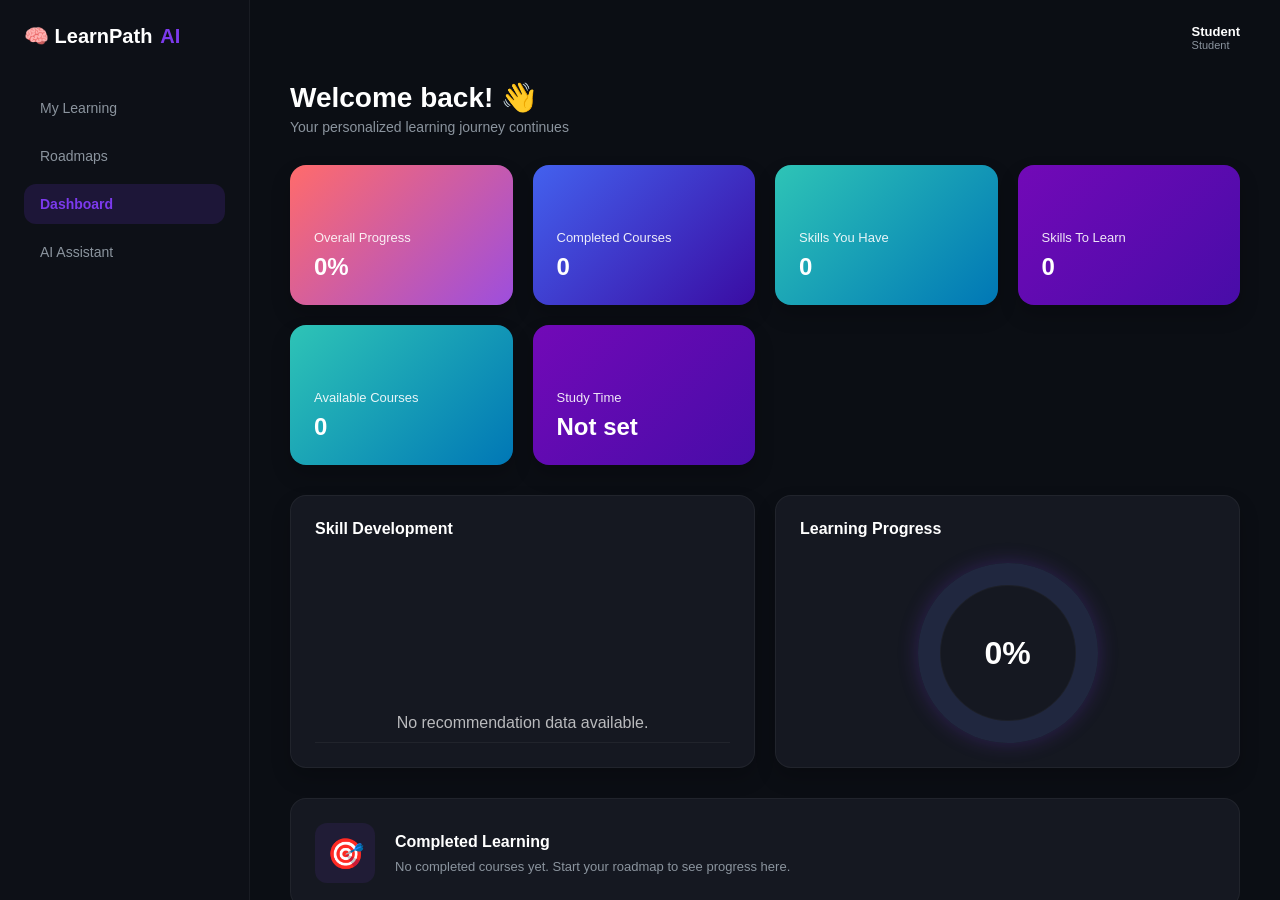
==== commit 5f6741a3: "Update skill progress and dashboard" ====
--- a/Frontend/pages/dashboard.html
+++ b/Frontend/pages/dashboard.html
@@ -2,6 +2,7 @@
 <html lang="en">
 
 <head>
+
     <meta charset="UTF-8">
 
     <meta
@@ -9,23 +10,29 @@
         content="width=device-width, initial-scale=1.0"
     >
 
-    <title>LearnPath AI - Dashboard</title>
+    <title>
+        LearnPath AI - Dashboard
+    </title>
+
 
     <link
         rel="stylesheet"
         href="../css/style.css"
     >
 
+
     <link
         rel="stylesheet"
         href="../css/dashboard.css"
     >
+
 </head>
 
 
 <body>
 
 <div class="app-container">
+
 
     <!-- =====================================================
          SIDEBAR
@@ -34,7 +41,12 @@
     <aside class="sidebar">
 
         <div class="logo">
-            🧠 LearnPath <span>AI</span>
+
+            🧠 LearnPath
+            <span>
+                AI
+            </span>
+
         </div>
 
 
@@ -44,9 +56,11 @@
                 My Learning
             </a>
 
+
             <a href="roadmap.html">
                 Roadmaps
             </a>
+
 
             <a
                 href="dashboard.html"
@@ -55,6 +69,7 @@
                 Dashboard
             </a>
 
+
             <a href="assistant.html">
                 AI Assistant
             </a>
@@ -77,18 +92,20 @@
 
         <header
             class="top-bar"
-            style="justify-content: flex-end;"
+            style="
+                justify-content:flex-end;
+            "
         >
 
             <div class="user-profile">
 
                 <div class="user-info">
 
-                    <!-- Filled dynamically by dashboard.js -->
                     <strong id="topNavName">
                         Student
                     </strong>
 
+
                     <span>
                         Student
                     </span>
@@ -100,7 +117,6 @@
         </header>
 
 
-
         <!-- =================================================
              DASHBOARD HEADER
              ================================================= -->
@@ -111,6 +127,7 @@
                 Welcome back! 👋
             </h1>
 
+
             <p>
                 Your personalized learning journey continues
             </p>
@@ -118,15 +135,16 @@
         </div>
 
 
-
-        <!-- =================================================
-             GRADIENT CARDS
+        <!-- =================================================
+             DASHBOARD CARDS
              ================================================= -->
 
         <section class="gradient-cards">
 
 
-            <!-- OVERALL PROGRESS -->
+            <!-- =================================================
+                 OVERALL PROGRESS
+                 ================================================= -->
 
             <div class="g-card red">
 
@@ -134,7 +152,7 @@
                     Overall Progress
                 </h3>
 
-                <!-- Dynamic -->
+
                 <strong id="progress">
                     0%
                 </strong>
@@ -142,8 +160,9 @@
             </div>
 
 
-
-            <!-- COMPLETED COURSES -->
+            <!-- =================================================
+                 COMPLETED COURSES
+                 ================================================= -->
 
             <div class="g-card blue">
 
@@ -151,7 +170,7 @@
                     Completed Courses
                 </h3>
 
-                <!-- Dynamic -->
+
                 <strong id="completed">
                     0
                 </strong>
@@ -159,16 +178,53 @@
             </div>
 
 
-
-            <!-- AVAILABLE COURSES -->
+            <!-- =================================================
+                 SKILLS YOU HAVE
+                 ================================================= -->
 
             <div class="g-card teal">
 
                 <h3>
+                    Skills You Have
+                </h3>
+
+
+                <strong id="skillsHave">
+                    0
+                </strong>
+
+            </div>
+
+
+            <!-- =================================================
+                 SKILLS TO LEARN
+                 ================================================= -->
+
+            <div class="g-card purple">
+
+                <h3>
+                    Skills To Learn
+                </h3>
+
+
+                <strong id="skillsToLearn">
+                    0
+                </strong>
+
+            </div>
+
+
+            <!-- =================================================
+                 AVAILABLE COURSES
+                 ================================================= -->
+
+            <div class="g-card teal">
+
+                <h3>
                     Available Courses
                 </h3>
 
-                <!-- Dynamic -->
+
                 <strong id="availableCourses">
                     0
                 </strong>
@@ -176,8 +232,9 @@
             </div>
 
 
-
-            <!-- STUDY TIME -->
+            <!-- =================================================
+                 STUDY TIME
+                 ================================================= -->
 
             <div class="g-card purple">
 
@@ -185,7 +242,7 @@
                     Study Time
                 </h3>
 
-                <!-- Dynamic -->
+
                 <strong id="studyTime">
                     Not set
                 </strong>
@@ -194,7 +251,6 @@
 
 
         </section>
-
 
 
         <!-- =================================================
@@ -214,30 +270,23 @@
                     Skill Development
                 </h2>
 
-                <!--
-
-                    dashboard.js will generate the
-                    skill bars here from:
-
-                    - Current skills
-                    - Skill gaps
-                    - ML recommendation
-
-                -->
 
                 <div
                     class="bar-chart"
                     id="skillChart"
                 >
 
-                    <p style="opacity: 0.7;">
+                    <p
+                        style="
+                            opacity:0.7;
+                        "
+                    >
                         Loading skill development...
                     </p>
 
                 </div>
 
             </div>
-
 
 
             <!-- =================================================
@@ -271,7 +320,6 @@
         </section>
 
 
-
         <!-- =================================================
              COMPLETED LEARNING
              ================================================= -->
@@ -291,8 +339,11 @@
 
 
                 <p id="completedMessage">
+
                     No completed courses yet.
-                    Start your roadmap to see progress here.
+                    Start your roadmap to see
+                    progress here.
+
                 </p>
 
             </div>
@@ -303,7 +354,6 @@
     </main>
 
 </div>
-
 
 
 <!-- =========================================================
